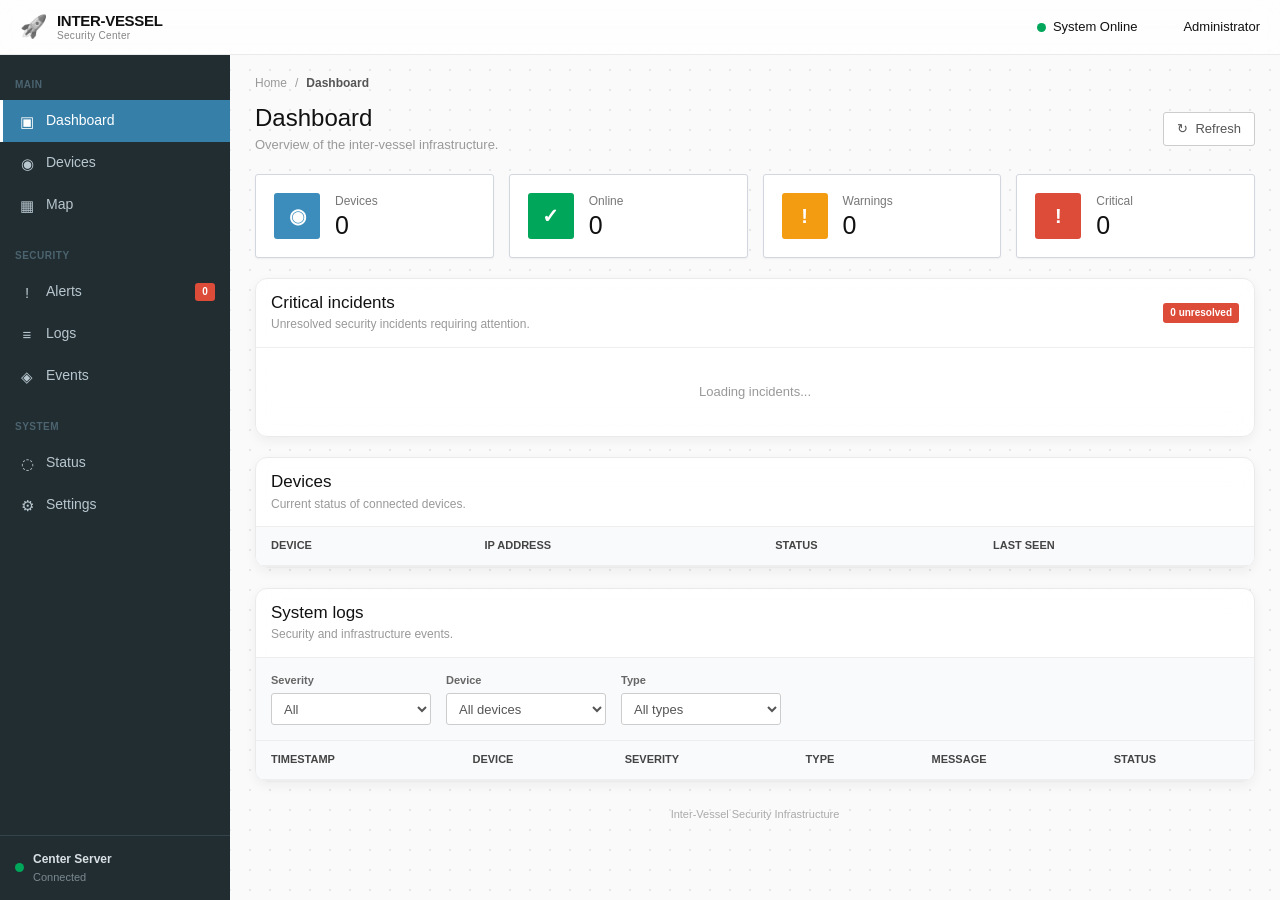
==== web/index.html @ e56a5dc6 "chore: full repository audit, purge all residual database logic" ====
<!DOCTYPE html>
<html lang="en">

<head>
    <meta charset="UTF-8">

    <meta
        name="viewport"
        content="width=device-width, initial-scale=1.0"
    >

    <meta
        name="description"
        content="Inter-Vessel Security Center"
    >

    <title>Inter-Vessel Security Center</title>

    <link
        rel="stylesheet"
        href="./styles.css"
    >
</head>


<body>

<!-- ========================================================= -->
<!-- TOP BAR                                                    -->
<!-- ========================================================= -->

<header class="topbar">

    <div class="brand">

        <div class="brand-icon">
            🚀
        </div>

        <div class="brand-text">

            <div class="brand-title">
                INTER-VESSEL
            </div>

            <div class="brand-subtitle">
                Security Center
            </div>

        </div>

    </div>


    <div class="topbar-right">

        <div class="server-status">

            <span
                id="server-status-dot"
                class="status-dot online"
            ></span>

            <span id="server-status-text">
                System Online
            </span>

        </div>


        <div class="admin">

            Administrator

        </div>

    </div>

</header>


<!-- ========================================================= -->
<!-- APPLICATION                                                -->
<!-- ========================================================= -->

<div class="application">


    <!-- ===================================================== -->
    <!-- SIDEBAR                                                -->
    <!-- ===================================================== -->

    <aside class="sidebar">


        <!-- Main -->

        <div class="sidebar-section">

            <div class="sidebar-title">
                Main
            </div>


            <a
                href="#dashboard"
                class="nav-item active"
            >

                <span class="nav-icon">
                    ▣
                </span>

                <span class="nav-label">
                    Dashboard
                </span>

            </a>


            <a
                href="#devices"
                class="nav-item"
            >

                <span class="nav-icon">
                    ◉
                </span>

                <span class="nav-label">
                    Devices
                </span>

            </a>


            <a
                href="#map"
                class="nav-item"
            >

                <span class="nav-icon">
                    ▦
                </span>

                <span class="nav-label">
                    Map
                </span>

            </a>

        </div>


        <!-- Security -->

        <div class="sidebar-section">

            <div class="sidebar-title">
                Security
            </div>


            <a
                href="#alerts"
                class="nav-item"
            >

                <span class="nav-icon">
                    !
                </span>

                <span class="nav-label">
                    Alerts
                </span>

                <span
                    id="sidebar-critical"
                    class="nav-badge"
                >
                    0
                </span>

            </a>


            <a
                href="#logs"
                class="nav-item"
            >

                <span class="nav-icon">
                    ≡
                </span>

                <span class="nav-label">
                    Logs
                </span>

            </a>


            <a
                href="#events"
                class="nav-item"
            >

                <span class="nav-icon">
                    ◈
                </span>

                <span class="nav-label">
                    Events
                </span>

            </a>

        </div>


        <!-- System -->

        <div class="sidebar-section">

            <div class="sidebar-title">
                System
            </div>


            <a
                href="#status"
                class="nav-item"
            >

                <span class="nav-icon">
                    ◌
                </span>

                <span class="nav-label">
                    Status
                </span>

            </a>


            <a
                href="#settings"
                class="nav-item"
            >

                <span class="nav-icon">
                    ⚙
                </span>

                <span class="nav-label">
                    Settings
                </span>

            </a>

        </div>


        <!-- Sidebar footer -->

        <div class="sidebar-footer">

            <div class="connection-indicator">

                <span
                    id="connection-dot"
                    class="status-dot online"
                ></span>


                <div>

                    <strong>
                        Center Server
                    </strong>

                    <small id="connection-text">
                        Connected
                    </small>

                </div>

            </div>

        </div>

    </aside>


    <!-- ===================================================== -->
    <!-- MAIN CONTENT                                           -->
    <!-- ===================================================== -->

    <main class="content">


        <!-- Breadcrumb -->

        <div class="breadcrumb">

            <span>
                Home
            </span>

            <span>
                /
            </span>

            <strong>
                Dashboard
            </strong>

        </div>


        <!-- Page header -->

        <div class="page-header">

            <div>

                <h1 id="page-title">
                    Dashboard
                </h1>

                <p id="page-subtitle">
                    Overview of the inter-vessel infrastructure.
                </p>

            </div>


            <button
                id="refresh-button"
                class="refresh-button"
                type="button"
            >

                <span>
                    ↻
                </span>

                Refresh

            </button>

        </div>


        <!-- ================================================= -->
        <!-- STATISTICS                                        -->
        <!-- ================================================= -->

        <section class="stats-grid">


            <div class="stat-panel">

                <div class="stat-icon blue">
                    ◉
                </div>


                <div class="stat-content">

                    <span>
                        Devices
                    </span>

                    <strong id="device-count">
                        0
                    </strong>

                </div>

            </div>


            <div class="stat-panel">

                <div class="stat-icon green">
                    ✓
                </div>


                <div class="stat-content">

                    <span>
                        Online
                    </span>

                    <strong id="online-count">
                        0
                    </strong>

                </div>

            </div>


            <div class="stat-panel">

                <div class="stat-icon orange">
                    !
                </div>


                <div class="stat-content">

                    <span>
                        Warnings
                    </span>

                    <strong id="warning-count">
                        0
                    </strong>

                </div>

            </div>


            <div class="stat-panel">

                <div class="stat-icon red">
                    !
                </div>


                <div class="stat-content">

                    <span>
                        Critical
                    </span>

                    <strong id="critical-count">
                        0
                    </strong>

                </div>

            </div>

        </section>


        <!-- ================================================= -->
        <!-- SETTINGS                                           -->
        <!-- ================================================= -->

        <section
            id="settings-page"
            class="panel"
            hidden
        >

            <div class="panel-header">

                <div>
                    <h2>System configuration</h2>
                    <p>Current runtime configuration exposed by the dashboard.</p>
                </div>

            </div>

            <dl class="settings-list">
                <div>
                    <dt>API endpoint</dt>
                    <dd>/api</dd>
                </div>
                <div>
                    <dt>Refresh interval</dt>
                    <dd>2 seconds</dd>
                </div>
                <div>
                    <dt>Automatic response</dt>
                    <dd>Configured by the server</dd>
                </div>
                <div>
                    <dt>Data source</dt>
                    <dd>Center server</dd>
                </div>
            </dl>

        </section>


        <!-- ================================================= -->
        <!-- CRITICAL INCIDENTS                               -->
        <!-- ================================================= -->

        <section
            id="alerts"
            class="panel"
        >

            <div class="panel-header">

                <div>

                    <h2>
                        Critical incidents
                    </h2>

                    <p>
                        Unresolved security incidents requiring attention.
                    </p>

                </div>


                <span
                    id="critical-indicator"
                    class="badge badge-danger"
                >
                    0 unresolved
                </span>

            </div>


            <div
                id="critical-container"
                class="incident-container"
            >

                <div class="empty-state">
                    Loading incidents...
                </div>

            </div>

        </section>


        <!-- ================================================= -->
        <!-- VESSELS                                           -->
        <!-- ================================================= -->

        <section
            id="devices"
            class="panel"
        >

            <div class="panel-header">

                <div>

                    <h2>
                        Devices
                    </h2>

                    <p>
                        Current status of connected devices.
                    </p>

                </div>

            </div>


            <div class="table-wrapper">

                <table>

                    <thead>

                        <tr>

                            <th>
                                Device
                            </th>

                            <th>
                                IP Address
                            </th>

                            <th>
                                Status
                            </th>

                            <th>
                                Last Seen
                            </th>

                        </tr>

                    </thead>


                    <tbody id="devices-container">

                    </tbody>

                </table>

            </div>

        </section>


        <!-- ================================================= -->
        <!-- SHIP MAP                                           -->
        <!-- ================================================= -->

        <section
            id="map-page"
            class="panel"
            hidden
        >

            <div class="panel-header">

                <div>

                    <h2>
                        Ship map
                    </h2>

                    <p>
                        Single-deck layout. Switch between the bare plan and
                        the sensor overlay - sensor values are placeholders
                        until real sensors are wired in.
                    </p>

                </div>

            </div>


            <div class="map-toolbar">

                <div class="map-tabs">

                    <button
                        type="button"
                        class="map-tab"
                        data-mode="plan"
                    >
                        Plan
                    </button>

                    <button
                        type="button"
                        class="map-tab active"
                        data-mode="sensors"
                    >
                        Avec capteurs
                    </button>

                </div>


                <div class="map-legend">

                    <span class="map-legend-item">
                        <span class="map-legend-dot ok"></span>
                        Porte niveau 1
                    </span>

                    <span class="map-legend-item">
                        <span class="map-legend-dot warn"></span>
                        Porte niveau 2
                    </span>

                    <span class="map-legend-item">
                        <span class="map-legend-dot critical"></span>
                        Porte niveau 3
                    </span>

                    <span class="map-legend-item">
                        <span class="map-legend-dash"></span>
                        Place de parking
                    </span>

                </div>

            </div>


            <div class="map-canvas">

                <div class="map-floor">

                    <svg
                        class="map-svg"
                        viewBox="0 0 700 1010"
                        role="img"
                        aria-label="Ship deck plan"
                    >

                        <!-- Hull outline -->
                        <polygon class="map-hull" points="350,15 560,175 615,300 620,900 580,950 120,950 80,900 85,300 140,175" />

                        <!-- Corridor -->
                        <rect class="map-corridor-shape" x="305" y="175" width="90" height="555" rx="16" />

                        <!-- Poste de pilotage -->
                        <g class="map-room" data-room="pilot" tabindex="0" role="button" aria-label="Poste de pilotage details">
                            <rect class="map-room-shape" x="255" y="90" width="190" height="85" rx="16" />
                            <text class="map-room-label" x="350" y="138" text-anchor="middle">Poste de pilotage</text>
                        </g>

                        <!-- Salle des réacteurs / Armurerie -->
                        <g class="map-room" data-room="reactor" tabindex="0" role="button" aria-label="Salle des réacteurs details">
                            <rect class="map-room-shape" x="80" y="190" width="225" height="120" rx="16" />
                            <text class="map-room-label small" x="192" y="255" text-anchor="middle">Salle des réacteurs</text>
                        </g>

                        <g class="map-room" data-room="armory" tabindex="0" role="button" aria-label="Armurerie details">
                            <rect class="map-room-shape" x="395" y="190" width="225" height="120" rx="16" />
                            <text class="map-room-label" x="507" y="255" text-anchor="middle">Armurerie</text>
                        </g>

                        <!-- Infirmerie / Salle des serveurs -->
                        <g class="map-room" data-room="infirmary" tabindex="0" role="button" aria-label="Infirmerie details">
                            <rect class="map-room-shape" x="80" y="325" width="225" height="120" rx="16" />
                            <text class="map-room-label" x="192" y="390" text-anchor="middle">Infirmerie</text>
                        </g>

                        <g class="map-room" data-room="server-room" tabindex="0" role="button" aria-label="Salle des serveurs details">
                            <rect class="map-room-shape" x="395" y="325" width="225" height="120" rx="16" />
                            <text class="map-room-label small" x="507" y="377" text-anchor="middle">Salle des serveurs</text>
                            <text class="map-room-label small" x="507" y="397" text-anchor="middle">et communications</text>
                        </g>

                        <!-- Quartiers A / B -->
                        <g class="map-room" data-room="quarters-a" tabindex="0" role="button" aria-label="Quartiers A details">
                            <rect class="map-room-shape" x="80" y="460" width="225" height="120" rx="16" />
                            <text class="map-room-label" x="192" y="525" text-anchor="middle">Quartiers A</text>
                        </g>

                        <g class="map-room" data-room="quarters-b" tabindex="0" role="button" aria-label="Quartiers B details">
                            <rect class="map-room-shape" x="395" y="460" width="225" height="120" rx="16" />
                            <text class="map-room-label" x="507" y="525" text-anchor="middle">Quartiers B</text>
                        </g>

                        <!-- Quartiers C / D -->
                        <g class="map-room" data-room="quarters-c" tabindex="0" role="button" aria-label="Quartiers C details">
                            <rect class="map-room-shape" x="80" y="595" width="225" height="120" rx="16" />
                            <text class="map-room-label" x="192" y="660" text-anchor="middle">Quartiers C</text>
                        </g>

                        <g class="map-room" data-room="quarters-d" tabindex="0" role="button" aria-label="Quartiers D details">
                            <rect class="map-room-shape" x="395" y="595" width="225" height="120" rx="16" />
                            <text class="map-room-label" x="507" y="660" text-anchor="middle">Quartiers D</text>
                        </g>

                        <!-- Hangar / garage -->
                        <g class="map-room" data-room="hangar" tabindex="0" role="button" aria-label="Hangar / garage details">
                            <rect class="map-room-shape" x="80" y="730" width="540" height="190" rx="16" />
                            <text class="map-room-label" x="100" y="758" text-anchor="start">Hangar / garage</text>
                        </g>

                        <rect class="map-bay-shape" x="125" y="790" width="54" height="100" rx="8" />
                        <rect class="map-bay-shape" x="190" y="790" width="54" height="100" rx="8" />
                        <rect class="map-bay-shape" x="255" y="790" width="54" height="100" rx="8" />
                        <rect class="map-bay-shape" x="320" y="790" width="54" height="100" rx="8" />
                        <rect class="map-bay-shape" x="385" y="790" width="54" height="100" rx="8" />
                        <rect class="map-bay-shape" x="450" y="790" width="54" height="100" rx="8" />
                        <rect class="map-bay-shape" x="515" y="790" width="54" height="100" rx="8" />

                        <!-- Entrée / Sortie -->
                        <text class="map-room-label small" x="175" y="980" text-anchor="middle">↑ Entrée</text>
                        <text class="map-room-label small" x="525" y="980" text-anchor="middle">Sortie ↓</text>

                        <!-- Sensors (doors) -->
                        <rect class="map-pill" data-sensor="pilot-door" x="325" y="166" width="50" height="18" rx="9" tabindex="0" role="button" aria-label="Pilot deck door sensor" />
                        <rect class="map-pill" data-sensor="reactor-door" x="296" y="228" width="18" height="44" rx="9" tabindex="0" role="button" aria-label="Reactor room door sensor" />
                        <rect class="map-pill" data-sensor="armory-door" x="386" y="228" width="18" height="44" rx="9" tabindex="0" role="button" aria-label="Armory door sensor" />
                        <rect class="map-pill" data-sensor="infirmary-door" x="296" y="363" width="18" height="44" rx="9" tabindex="0" role="button" aria-label="Infirmary door sensor" />
                        <rect class="map-pill" data-sensor="server-door" x="386" y="363" width="18" height="44" rx="9" tabindex="0" role="button" aria-label="Server room door sensor" />
                        <rect class="map-pill" data-sensor="elevator" x="325" y="443" width="50" height="18" rx="9" tabindex="0" role="button" aria-label="Elevator sensor" />
                        <rect class="map-pill" data-sensor="quarters-a-door" x="296" y="498" width="18" height="44" rx="9" tabindex="0" role="button" aria-label="Quarters A door sensor" />
                        <rect class="map-pill" data-sensor="quarters-b-door" x="386" y="498" width="18" height="44" rx="9" tabindex="0" role="button" aria-label="Quarters B door sensor" />
                        <rect class="map-pill" data-sensor="quarters-c-door" x="296" y="633" width="18" height="44" rx="9" tabindex="0" role="button" aria-label="Quarters C door sensor" />
                        <rect class="map-pill" data-sensor="quarters-d-door" x="386" y="633" width="18" height="44" rx="9" tabindex="0" role="button" aria-label="Quarters D door sensor" />
                        <rect class="map-pill" data-sensor="hangar-door" x="325" y="714" width="50" height="18" rx="9" tabindex="0" role="button" aria-label="Hangar door sensor" />
                        <rect class="map-pill" data-sensor="entry-gate" x="140" y="941" width="70" height="18" rx="9" tabindex="0" role="button" aria-label="Entry gate sensor" />
                        <rect class="map-pill" data-sensor="exit-gate" x="490" y="941" width="70" height="18" rx="9" tabindex="0" role="button" aria-label="Exit gate sensor" />

                    </svg>

                </div>

            </div>

        </section>


        <!-- ================================================= -->
        <!-- LOGS                                               -->
        <!-- ================================================= -->

        <section
            id="logs"
            class="panel"
        >

            <div class="panel-header">

                <div>

                    <h2>
                        System logs
                    </h2>

                    <p>
                        Security and infrastructure events.
                    </p>

                </div>

            </div>


            <!-- Filters -->

            <div class="filters">


                <div class="filter">

                    <label
                        for="severity-filter"
                    >
                        Severity
                    </label>


                    <select
                        id="severity-filter"
                    >

                        <option value="ALL">
                            All
                        </option>

                        <option value="INFO">
                            INFO
                        </option>

                        <option value="WARN">
                            WARN
                        </option>

                        <option value="CRITICAL">
                            CRITICAL
                        </option>

                    </select>

                </div>


                <div class="filter">

                    <label
                        for="device-filter"
                    >
                        Device
                    </label>


                    <select
                        id="device-filter"
                    >

                        <option value="ALL">
                            All devices
                        </option>

                    </select>

                </div>


                <div class="filter">

                    <label
                        for="type-filter"
                    >
                        Type
                    </label>


                    <select
                        id="type-filter"
                    >

                        <option value="ALL">
                            All types
                        </option>

                    </select>

                </div>

            </div>


            <!-- Logs table -->

            <div class="table-wrapper">

                <table>

                    <thead>

                        <tr>

                            <th>
                                Timestamp
                            </th>

                            <th>
                                Device
                            </th>

                            <th>
                                Severity
                            </th>

                            <th>
                                Type
                            </th>

                            <th>
                                Message
                            </th>

                            <th>
                                Status
                            </th>

                        </tr>

                    </thead>


                    <tbody id="logs-container">

                    </tbody>

                </table>

            </div>

        </section>


    </main>

</div>


<div
    id="detail-backdrop"
    class="detail-backdrop"
    hidden
>

    <aside
        class="detail-drawer"
        role="dialog"
        aria-modal="true"
        aria-labelledby="detail-title"
    >

        <div class="detail-header">
            <div>
                <span id="detail-kicker" class="detail-kicker">Detail</span>
                <h2 id="detail-title">Details</h2>
            </div>
            <button
                id="detail-close"
                class="icon-button"
                type="button"
                aria-label="Close details"
                title="Close details"
            >×</button>
        </div>

        <div id="detail-content" class="detail-content"></div>

    </aside>

</div>


<!-- ========================================================= -->
<!-- JAVASCRIPT                                                 -->
<!-- ========================================================= -->

<script src="/app.js?v=6"></script>


<div id="toast-container" style="position:fixed; bottom:20px; right:20px; display:flex; flex-direction:column; gap:10px; z-index:9999;"></div>
</body>

</html>
---- web/styles.css ----
/* ========================================================= */
/* VARIABLES                                                  */
/* ========================================================= */

:root {

    --primary: #3c8dbc;
    --primary-dark: #367fa9;

    --sidebar: #222d32;
    --sidebar-hover: #1e282c;
    --sidebar-border: #34444b;

    --background: #ecf0f5;
    --panel: #ffffff;

    --border: #d2d6de;
    --border-light: #eeeeee;

    --text: #333333;
    --text-light: #666666;
    --muted: #999999;

    --success: #00a65a;
    --warning: #f39c12;
    --danger: #dd4b39;
    --info: #3c8dbc;

    --shadow:
        0 1px 2px rgba(0, 0, 0, 0.05);

    /* Ship map - dark "spaceship" theme */
    --map-bg: #050810;
    --map-bg-glow: radial-gradient(circle at 50% 12%, #101a28 0%, #070b13 55%, #03050a 100%);
    --map-panel-border: rgba(79, 209, 255, 0.25);
    --map-hull: #4fd1ff;
    --map-room-fill: #0d141f;
    --map-room-border: rgba(79, 209, 255, 0.35);
    --map-corridor-fill: #0a1119;
    --map-label: #e7f6ff;
    --map-ok: #2ee6a6;
    --map-warn: #ffb020;
    --map-critical: #ff3b5c;

}


/* ========================================================= */
/* RESET                                                       */
/* ========================================================= */

* {
    box-sizing: border-box;
}


html {
    scroll-behavior: smooth;
}


body {

    margin: 0;

    font-family:
        "Source Sans Pro",
        "Segoe UI",
        Arial,
        Helvetica,
        sans-serif;

    background: var(--background);

    color: var(--text);

    font-size: 14px;

    line-height: 1.4;

}


button,
select {

    font-family: inherit;

}


button {

    cursor: pointer;

}


/* ========================================================= */
/* TOP BAR                                                     */
/* ========================================================= */

.topbar {

    height: 55px;

    width: 100%;

    background: var(--primary);

    color: #ffffff;

    display: flex;

    align-items: center;

    justify-content: space-between;

    padding: 0 20px;

    box-shadow:
        0 1px 3px rgba(0, 0, 0, 0.15);

    position: sticky;

    top: 0;

    z-index: 100;

}


.brand {

    display: flex;

    align-items: center;

    gap: 10px;

}


.brand-icon {

    font-size: 22px;

    line-height: 1;

}


.brand-text {

    display: flex;

    flex-direction: column;

    justify-content: center;

}


.brand-title {

    font-size: 15px;

    font-weight: 600;

    letter-spacing: 0.6px;

    line-height: 17px;

}


.brand-subtitle {

    font-size: 10px;

    opacity: 0.8;

    letter-spacing: 0.3px;

}


.topbar-right {

    display: flex;

    align-items: center;

    gap: 25px;

}


.server-status {

    display: flex;

    align-items: center;

    gap: 7px;

    font-size: 13px;

}


.admin {

    padding-left: 20px;

    border-left:
        1px solid rgba(255, 255, 255, 0.25);

    font-size: 13px;

}


/* ========================================================= */
/* APPLICATION                                                 */
/* ========================================================= */

.application {

    display: flex;

    min-height:
        calc(100vh - 55px);

}


/* ========================================================= */
/* SIDEBAR                                                     */
/* ========================================================= */

.sidebar {

    width: 230px;

    flex-shrink: 0;

    background: var(--sidebar);

    color: #b8c7ce;

    display: flex;

    flex-direction: column;

}


.sidebar-section {

    padding-top: 15px;

}


.sidebar-title {

    padding:
        8px 15px;

    font-size: 10px;

    color: #4b646f;

    font-weight: 600;

    text-transform: uppercase;

    letter-spacing: 0.5px;

}


.nav-item {

    height: 42px;

    padding:
        0 15px;

    display: flex;

    align-items: center;

    gap: 10px;

    color: #b8c7ce;

    text-decoration: none;

    border-left:
        3px solid transparent;

    transition:
        background 0.15s ease,
        color 0.15s ease;

}


.nav-item:hover {

    background: var(--sidebar-hover);

    color: #ffffff;

}


.nav-item.active {

    background: var(--primary-dark);

    color: #ffffff;

    border-left-color: #ffffff;

}


.nav-icon {

    width: 18px;

    flex-shrink: 0;

    text-align: center;

    font-size: 15px;

}


.nav-label {

    white-space: nowrap;

}


.nav-badge {

    margin-left: auto;

    min-width: 20px;

    text-align: center;

    background: var(--danger);

    color: #ffffff;

    border-radius: 3px;

    padding:
        2px 6px;

    font-size: 10px;

    font-weight: 600;

}


.sidebar-footer {

    margin-top: auto;

    padding: 15px;

    border-top:
        1px solid var(--sidebar-border);

}


.connection-indicator {

    display: flex;

    align-items: center;

    gap: 9px;

}


.connection-indicator strong {

    display: block;

    color: #d9e1e4;

    font-size: 12px;

    font-weight: 600;

}


.connection-indicator small {

    display: block;

    color: #7b8a90;

    font-size: 11px;

    margin-top: 2px;

}


/* ========================================================= */
/* CONTENT                                                     */
/* ========================================================= */

.content {

    flex: 1;

    min-width: 0;

    padding:
        20px 25px;

}


.breadcrumb {

    display: flex;

    align-items: center;

    gap: 8px;

    color: var(--muted);

    font-size: 12px;

    margin-bottom: 12px;

}


.breadcrumb strong {

    color: #555555;

    font-weight: 600;

}


.page-header {

    display: flex;

    align-items: center;

    justify-content: space-between;

    gap: 20px;

    margin-bottom: 20px;

}


.page-header h1 {

    margin:
        0 0 3px;

    font-size: 24px;

    line-height: 1.2;

    font-weight: 400;

}


.page-header p {

    margin: 0;

    color: var(--muted);

    font-size: 13px;

}


.refresh-button {

    display: flex;

    align-items: center;

    gap: 7px;

    height: 34px;

    padding:
        0 13px;

    background: #ffffff;

    color: #555555;

    border:
        1px solid #cccccc;

    border-radius: 3px;

    font-size: 13px;

    transition:
        background 0.15s ease;

}


.refresh-button:hover {

    background: #f5f5f5;

}


.refresh-button.loading {

    opacity: 0.7;

}


/* ========================================================= */
/* STATISTICS                                                  */
/* ========================================================= */

.stats-grid {

    display: grid;

    grid-template-columns:
        repeat(4, 1fr);

    gap: 15px;

    margin-bottom: 20px;

}


.stat-panel {

    min-width: 0;

    background: #ffffff;

    border:
        1px solid var(--border);

    border-radius: 3px;

    box-shadow: var(--shadow);

    padding: 18px;

    display: flex;

    align-items: center;

    gap: 15px;

}


.stat-icon {

    width: 46px;

    height: 46px;

    flex-shrink: 0;

    border-radius: 3px;

    display: flex;

    align-items: center;

    justify-content: center;

    color: #ffffff;

    font-size: 20px;

    font-weight: 600;

}


.stat-icon.blue {

    background: var(--primary);

}


.stat-icon.green {

    background: var(--success);

}


.stat-icon.orange {

    background: var(--warning);

}


.stat-icon.red {

    background: var(--danger);

}


.stat-content span {

    display: block;

    color: #777777;

    font-size: 12px;

    margin-bottom: 3px;

}


.stat-content strong {

    display: block;

    font-size: 25px;

    line-height: 1;

    font-weight: 400;

}


/* ========================================================= */
/* PANELS                                                      */
/* ========================================================= */

.panel {

    background: var(--panel);

    border:
        1px solid var(--border);

    border-radius: 3px;

    margin-bottom: 20px;

    box-shadow: var(--shadow);

    overflow: hidden;

}


.panel-header {

    min-height: 65px;

    padding:
        14px 15px;

    border-bottom:
        1px solid var(--border-light);

    display: flex;

    align-items: center;

    justify-content: space-between;

    gap: 15px;

}


.panel-header h2 {

    margin:
        0 0 3px;

    font-size: 17px;

    line-height: 1.2;

    font-weight: 400;

}


.panel-header p {

    margin: 0;

    color: var(--muted);

    font-size: 12px;

}


/* ========================================================= */
/* BADGES                                                      */
/* ========================================================= */

.badge {

    display: inline-flex;

    align-items: center;

    justify-content: center;

    padding:
        4px 7px;

    border-radius: 3px;

    font-size: 10px;

    font-weight: 600;

    line-height: 1.2;

    white-space: nowrap;

}


.badge-danger {

    background: var(--danger);

    color: #ffffff;

}


.badge-warning {

    background: var(--warning);

    color: #ffffff;

}


.badge-success {

    background: var(--success);

    color: #ffffff;

}


.badge-info {

    background: var(--info);

    color: #ffffff;

}


/* ========================================================= */
/* INCIDENTS                                                   */
/* ========================================================= */

.incident-container {

    padding: 15px;

}


.incident {

    padding:
        12px 14px;

    background: #f9eeee;

    border:
        1px solid #ebccd1;

    border-left:
        4px solid var(--danger);

    border-radius: 2px;

    margin-bottom: 8px;

}


.incident:last-child {

    margin-bottom: 0;

}


.incident-header {

    display: flex;

    align-items: center;

    justify-content: space-between;

    gap: 15px;

    margin-bottom: 5px;

}


.incident-title {

    color: #a94442;

    font-size: 13px;

    font-weight: 600;

}


.incident-time {

    color: #888888;

    font-size: 11px;

    white-space: nowrap;

}


.incident p {

    margin: 0;

    color: #666666;

    font-size: 13px;

}


.empty-state {

    padding: 20px;

    color: #999999;

    text-align: center;

    font-size: 13px;

}


/* ========================================================= */
/* TABLES                                                      */
/* ========================================================= */

.table-wrapper {

    width: 100%;

    overflow-x: auto;

}


table {

    width: 100%;

    border-collapse: collapse;

}


thead {

    background: #f9fafc;

}


th {

    padding:
        11px 15px;

    border-bottom:
        2px solid #eeeeee;

    color: #444444;

    font-size: 11px;

    font-weight: 600;

    text-align: left;

    text-transform: uppercase;

    white-space: nowrap;

}


td {

    padding:
        11px 15px;

    border-bottom:
        1px solid #eeeeee;

    color: #555555;

    font-size: 13px;

    vertical-align: middle;

}


tbody tr {

    transition:
        background 0.1s ease;

}


tbody tr:hover {

    background: #f9f9f9;

}


tbody tr:last-child td {

    border-bottom: none;

}


/* ========================================================= */
/* STATUS                                                      */
/* ========================================================= */

.status-dot {

    display: inline-block;

    width: 9px;

    height: 9px;

    flex-shrink: 0;

    border-radius: 50%;

}


.status-dot.online {

    background: var(--success);

}


.status-dot.warning {

    background: var(--warning);

}


.status-dot.critical {

    background: var(--danger);

}


.status-dot.offline {

    background: #999999;

}


.status-cell {

    display: inline-flex;

    align-items: center;

    gap: 6px;

    font-size: 12px;

}


/* ========================================================= */
/* FILTERS                                                     */
/* ========================================================= */

.filters {

    display: flex;

    align-items: flex-end;

    gap: 15px;

    padding:
        15px;

    background: #f9fafc;

    border-bottom:
        1px solid #eeeeee;

}


.filter {

    min-width: 160px;

}


.filter label {

    display: block;

    margin-bottom: 5px;

    color: #666666;

    font-size: 11px;

    font-weight: 600;

}


.filter select {

    width: 100%;

    height: 32px;

    padding:
        4px 8px;

    background: #ffffff;

    border:
        1px solid #cccccc;

    border-radius: 3px;

    color: #555555;

    font-size: 13px;

    outline: none;

}


.filter select:focus {

    border-color: var(--primary);

}


/* ========================================================= */
/* FOOTER                                                      */
/* ========================================================= */

.content::after {

    content:
        "Inter-Vessel Security Infrastructure";

    display: block;

    text-align: center;

    color: #aaaaaa;

    font-size: 11px;

    padding:
        5px 0 15px;

}


/* ========================================================= */
/* RESPONSIVE                                                  */
/* ========================================================= */

@media (max-width: 1050px) {

    .stats-grid {

        grid-template-columns:
            repeat(2, 1fr);

    }

}


@media (max-width: 800px) {

    .sidebar {

        width: 60px;

    }


    .sidebar-title,
    .nav-label,
    .sidebar-footer {

        display: none;

    }


    .nav-item {

        justify-content: center;

        padding: 0;

    }


    .nav-item.active {

        padding-left: 0;

    }


    .nav-icon {

        font-size: 17px;

    }


    .nav-badge {

        position: absolute;

        margin-left: 25px;

        margin-top: -20px;

        min-width: 16px;

        padding:
            1px 4px;

    }

}


@media (max-width: 650px) {

    .topbar {

        padding: 0 12px;

    }


    .admin {

        display: none;

    }


    .content {

        padding:
            15px;

    }


    .page-header {

        align-items: flex-start;

        flex-direction: column;

    }


    .stats-grid {

        grid-template-columns: 1fr;

    }


    .filters {

        align-items: stretch;

        flex-direction: column;

    }


    .filter {

        width: 100%;

    }


    .panel-header {

        align-items: flex-start;

        flex-direction: column;

    }

}


@media (max-width: 450px) {

    .brand-subtitle {

        display: none;

    }


    .brand-title {

        font-size: 13px;

    }


    .sidebar {

        width: 50px;

    }

}


.interactive-row {

    cursor: pointer;

}


.interactive-row:focus-visible,
.detail-log-item:focus-visible,
.icon-button:focus-visible {

    outline: 2px solid var(--primary);
    outline-offset: -2px;

}


/* ========================================================= */
/* SETTINGS                                                    */
/* ========================================================= */

.settings-list {

    margin: 0;
    padding: 15px;

}


.settings-list div {

    display: flex;
    justify-content: space-between;
    gap: 20px;
    padding: 12px 0;
    border-bottom: 1px solid var(--border-light);

}


.settings-list div:last-child {

    border-bottom: none;

}


.settings-list dt {

    color: var(--muted);
    font-size: 12px;

}


.settings-list dd {

    margin: 0;
    color: var(--text);
    font-size: 12px;
    text-align: right;

}


/* ========================================================= */
/* SHIP MAP                                                    */
/* ========================================================= */

.map-toolbar {

    display: flex;
    align-items: center;
    justify-content: space-between;
    flex-wrap: wrap;
    gap: 15px;
    padding: 15px;
    background: #f9fafc;
    border-bottom: 1px solid #eeeeee;

}


.map-tabs {

    display: flex;
    gap: 8px;

}


.map-tab {

    height: 32px;
    padding: 0 16px;
    background: #ffffff;
    color: #555555;
    border: 1px solid #cccccc;
    border-radius: 3px;
    font-size: 13px;
    transition:
        background 0.15s ease,
        color 0.15s ease,
        border-color 0.15s ease;

}


.map-tab:hover {

    background: #f5f5f5;

}


.map-tab.active {

    background: var(--primary);
    border-color: var(--primary);
    color: #ffffff;

}


.map-legend {

    display: flex;
    align-items: center;
    gap: 14px;
    font-size: 12px;
    color: #666666;

}


.map-legend-item {

    display: flex;
    align-items: center;
    gap: 6px;

}


.map-legend-dot {

    width: 10px;
    height: 10px;
    border-radius: 50%;

}


.map-legend-dot.ok { background: var(--map-ok); }
.map-legend-dot.warn { background: var(--map-warn); }
.map-legend-dot.critical { background: var(--map-critical); }


.map-legend-dash {

    display: inline-block;
    width: 10px;
    height: 10px;
    border: 1.5px dashed #999999;
    border-radius: 2px;

}


.map-canvas {

    padding: 28px;
    display: flex;
    justify-content: center;

    background: var(--map-bg-glow);
    background-color: var(--map-bg);
    border: 1px solid var(--map-panel-border);
    border-radius: 6px;
    box-shadow:
        inset 0 0 60px rgba(79, 209, 255, 0.06),
        0 0 30px rgba(0, 0, 0, 0.4);

}


.map-floor {

    max-width: 560px;
    width: 100%;

}


.map-svg {

    width: 100%;
    height: auto;
    display: block;

}


.map-hull {

    fill: none;
    stroke: var(--map-hull);
    stroke-width: 2;
    stroke-linejoin: round;
    filter: drop-shadow(0 0 6px rgba(79, 209, 255, 0.55));

}


.map-room {

    cursor: pointer;

}


.map-room:hover .map-room-shape,
.map-room:focus-visible .map-room-shape {

    stroke: var(--map-hull);
    filter: drop-shadow(0 0 5px rgba(79, 209, 255, 0.45));

}


.map-room:focus-visible {

    outline: none;

}


.map-room-shape {

    fill: var(--map-room-fill);
    stroke: var(--map-room-border);
    stroke-width: 1.5;
    transition:
        stroke 0.15s ease,
        filter 0.15s ease;

}


.map-bay-shape {

    fill: rgba(79, 209, 255, 0.03);
    stroke: var(--map-room-border);
    stroke-width: 1.5;
    stroke-dasharray: 5 4;

}


.map-corridor-shape {

    fill: var(--map-corridor-fill);
    stroke: var(--map-room-border);
    stroke-width: 1.5;

}


.map-room-label {

    fill: var(--map-label);
    font-size: 15px;
    font-weight: 600;
    font-family: inherit;
    letter-spacing: 0.3px;
    dominant-baseline: middle;

}


.map-room-label.small {

    font-size: 13px;

}


.map-pill {

    stroke: rgba(0, 0, 0, 0.35);
    stroke-width: 1;
    cursor: pointer;
    transition:
        filter 0.15s ease,
        opacity 0.15s ease;

}


.map-pill:hover {

    filter:
        brightness(1.25)
        drop-shadow(0 0 6px currentColor);

}


.map-pill:focus-visible {

    outline: 2px solid var(--map-hull);
    outline-offset: 2px;

}


.map-pill-ok {
    fill: var(--map-ok);
    color: var(--map-ok);
    filter: drop-shadow(0 0 4px var(--map-ok));
}

.map-pill-warn {
    fill: var(--map-warn);
    color: var(--map-warn);
    filter: drop-shadow(0 0 4px var(--map-warn));
}

.map-pill-critical {
    fill: var(--map-critical);
    color: var(--map-critical);
    filter: drop-shadow(0 0 5px var(--map-critical));
}


/* "Plan" mode: hide sensor indicators, keep the bare layout */

.map-canvas.hide-sensors .map-pill {

    display: none;

}


@media (max-width: 650px) {

    .map-toolbar {

        flex-direction: column;
        align-items: flex-start;

    }

}


/* ========================================================= */
/* DETAIL DRAWER                                               */
/* ========================================================= */

.detail-backdrop {

    position: fixed;
    inset: 0;
    z-index: 200;
    background: rgba(20, 28, 34, 0.38);

}


.detail-backdrop[hidden] {

    display: none;

}


.detail-drawer {

    position: absolute;
    top: 0;
    right: 0;
    width: min(430px, 100%);
    height: 100%;
    overflow-y: auto;
    background: #ffffff;
    box-shadow: -8px 0 24px rgba(0, 0, 0, 0.16);
    animation: drawer-in 0.18s ease-out;

}


.detail-header {

    display: flex;
    align-items: flex-start;
    justify-content: space-between;
    gap: 15px;
    padding: 22px 22px 18px;
    border-bottom: 1px solid var(--border-light);

}


.detail-kicker {

    display: block;
    margin-bottom: 5px;
    color: var(--primary-dark);
    font-size: 11px;
    font-weight: 600;
    letter-spacing: 0.5px;
    text-transform: uppercase;

}


.detail-header h2 {

    margin: 0;
    color: var(--text);
    font-size: 21px;
    font-weight: 400;

}


.icon-button {

    width: 32px;
    height: 32px;
    padding: 0;
    border: 1px solid var(--border);
    border-radius: 3px;
    background: #ffffff;
    color: var(--text-light);
    font-size: 22px;
    line-height: 1;

}


.icon-button:hover {

    background: #f5f5f5;
    color: var(--text);

}


.detail-content {

    padding: 20px 22px 28px;

}


.detail-summary {

    display: flex;
    align-items: center;
    gap: 8px;
    padding: 12px;
    margin-bottom: 20px;
    border: 1px solid var(--border-light);
    border-left: 4px solid var(--muted);
    background: #f9fafc;
    color: var(--text-light);
    font-size: 12px;

}


.detail-summary.online { border-left-color: var(--success); }
.detail-summary.warning { border-left-color: var(--warning); }
.detail-summary.critical { border-left-color: var(--danger); }


.detail-summary strong {

    color: var(--text);
    font-size: 13px;

}


.detail-list {

    margin: 0;

}


.detail-list div {

    display: flex;
    justify-content: space-between;
    gap: 18px;
    padding: 10px 0;
    border-bottom: 1px solid var(--border-light);

}


.detail-list dt {

    color: var(--muted);
    font-size: 12px;

}


.detail-list dd {

    margin: 0;
    color: var(--text);
    font-size: 12px;
    text-align: right;
    overflow-wrap: anywhere;

}


.detail-section-title {

    margin: 24px 0 10px;
    color: var(--text);
    font-size: 13px;
    font-weight: 600;

}


.detail-message {

    margin: 0;
    padding: 12px;
    background: #f9fafc;
    color: var(--text-light);
    font-size: 13px;
    line-height: 1.6;
    overflow-wrap: anywhere;

}


.detail-log-list {

    display: grid;
    gap: 7px;

}


.detail-log-item {

    display: flex;
    align-items: center;
    justify-content: space-between;
    gap: 12px;
    width: 100%;
    padding: 10px;
    border: 1px solid var(--border-light);
    border-radius: 2px;
    background: #ffffff;
    color: var(--text);
    text-align: left;

}


.detail-log-item:hover {

    background: #f9fafc;
    border-color: var(--border);

}


.detail-log-item strong,
.detail-log-item small {

    display: block;

}


.detail-log-item strong {

    font-size: 12px;

}


.detail-log-item small {

    margin-top: 3px;
    color: var(--muted);
    font-size: 10px;

}


.detail-empty {

    color: var(--muted);
    font-size: 12px;

}


@keyframes drawer-in {

    from { transform: translateX(18px); opacity: 0.7; }
    to { transform: translateX(0); opacity: 1; }

}


.drawer-open {

    overflow: hidden;

}

/* ========================================== */
/* VERCEL/LINEAR MODERN OVERRIDES             */
/* ========================================== */

@import url('https://fonts.googleapis.com/css2?family=Inter:wght@400;500;600;700&family=JetBrains+Mono:wght@400;600&display=swap');

:root {
    --bg-color: #fafafa;
    --surface-color: rgba(255, 255, 255, 0.85);
    --border-color: #eaeaea;
    --text-primary: #111111;
    --text-secondary: #666666;
    --accent-color: #0070F3;
    --accent-hover: #0051a8;
    --success-color: #0070F3; /* Vercel uses blue for main stuff */
    --warning-color: #f5a623;
    --danger-color: #e00;
    --font-sans: 'Inter', -apple-system, BlinkMacSystemFont, sans-serif;
    --font-mono: 'JetBrains Mono', monospace;
    --shadow-sm: 0 2px 4px rgba(0,0,0,0.02);
    --shadow-md: 0 4px 12px rgba(0,0,0,0.05);
    --shadow-lg: 0 12px 24px rgba(0,0,0,0.08);
}

body {
    background-color: var(--bg-color);
    background-image: radial-gradient(#e5e7eb 1px, transparent 1px);
    background-size: 20px 20px;
    color: var(--text-primary);
    font-family: var(--font-sans);
}

.topbar {
    background: rgba(255, 255, 255, 0.7);
    backdrop-filter: blur(12px);
    -webkit-backdrop-filter: blur(12px);
    border-bottom: 1px solid var(--border-color);
    box-shadow: none;
    color: var(--text-primary);
    padding: 0 20px;
}

.brand-title { font-weight: 700; letter-spacing: -0.02em; color: var(--text-primary); }
.brand-subtitle { font-weight: 500; color: var(--text-secondary); }
.brand-icon { filter: grayscale(100%); opacity: 0.8; }

.panel {
    background: var(--surface-color);
    backdrop-filter: blur(12px);
    -webkit-backdrop-filter: blur(12px);
    border: 1px solid var(--border-color);
    border-radius: 12px;
    box-shadow: var(--shadow-md);
}

.telemetry-container {
    display: flex; gap: 20px; align-items: center;
}

.tel-badge {
    display: flex; flex-direction: column; align-items: flex-start;
    background: #fff; border: 1px solid var(--border-color);
    padding: 6px 12px; border-radius: 8px; box-shadow: var(--shadow-sm);
}

.tel-label { font-size: 10px; text-transform: uppercase; font-weight: 600; color: var(--text-secondary); }
.tel-val { font-size: 14px; font-weight: 600; font-family: var(--font-mono); color: var(--text-primary); }

.modern-btn {
    background: var(--text-primary);
    color: #fff;
    border: none;
    padding: 8px 16px;
    border-radius: 6px;
    font-weight: 500;
    font-family: var(--font-sans);
    font-size: 14px;
    cursor: pointer;
    transition: all 0.2s ease;
    box-shadow: 0 2px 4px rgba(0,0,0,0.1);
}
.modern-btn:hover { background: #333; transform: translateY(-1px); box-shadow: 0 4px 8px rgba(0,0,0,0.15); }
.modern-btn.danger { background: var(--danger-color); }
.modern-btn.danger:hover { background: #c00; }

.action-drawer {
    margin-top: 20px; padding: 20px;
    background: #fff;
    border: 1px solid var(--border-color);
    border-radius: 8px;
}
.action-drawer-title {
    font-size: 12px; text-transform: uppercase; font-weight: 600; color: var(--text-secondary);
    margin-bottom: 12px; letter-spacing: 0.05em;
}
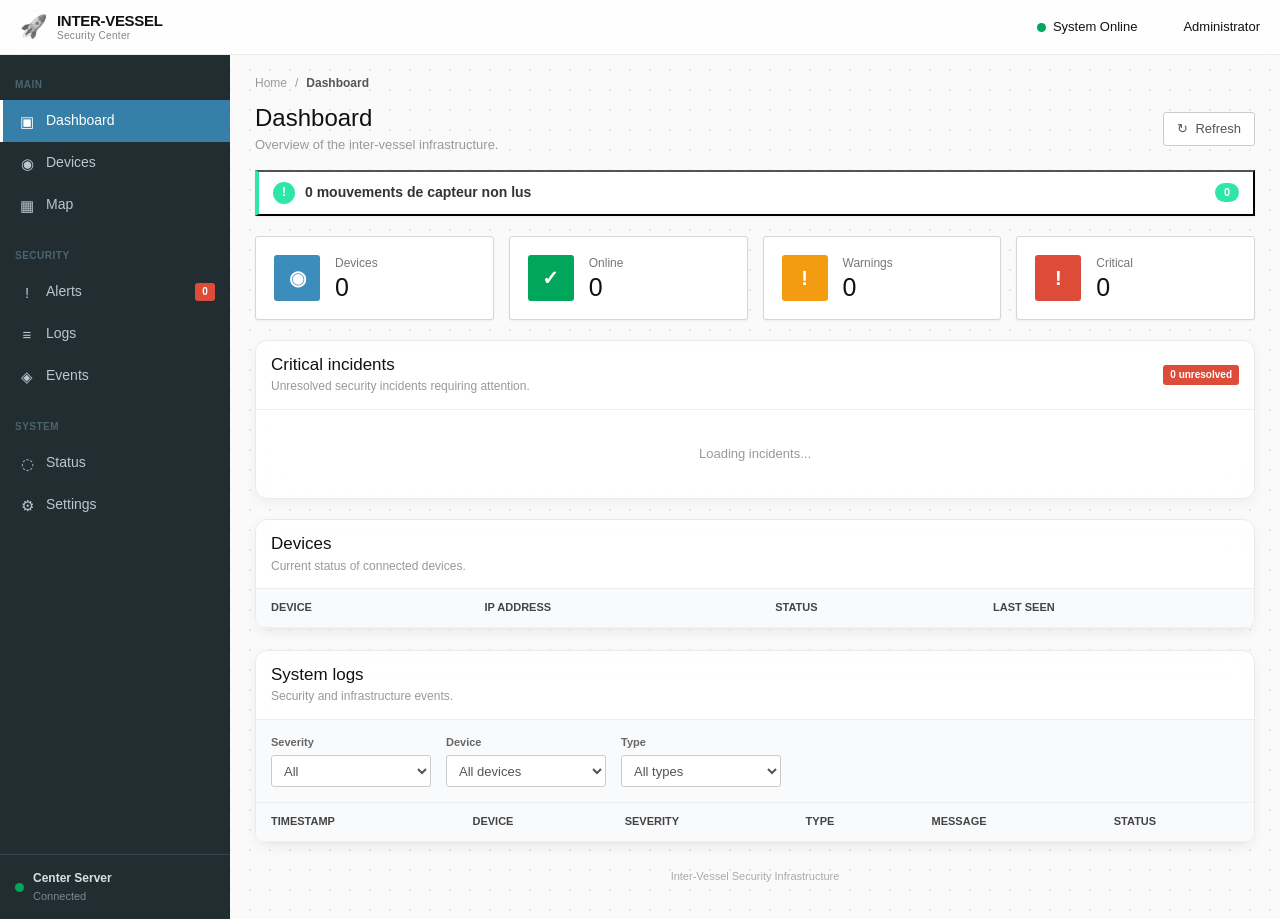
==== commit 2fe7bf55: "change web for fake detec" ====
--- a/web/index.html
+++ b/web/index.html
@@ -350,6 +350,27 @@
             </button>
 
         </div>
+
+        <button
+            id="sensor-notifications"
+            class="sensor-notifications"
+            type="button"
+            hidden
+            aria-live="polite"
+        >
+
+            <span class="sensor-notification-icon">!</span>
+
+            <strong>0 mouvements de capteur non lus</strong>
+
+            <span
+                id="sensor-notification-count"
+                class="sensor-notification-count"
+            >
+                0
+            </span>
+
+        </button>
 
 
         <!-- ================================================= -->
@@ -790,6 +811,21 @@
 
             </div>
 
+            <div class="sensor-events-panel">
+
+                <div class="sensor-events-header">
+
+                    <div>
+                        <h3>Journal des déclenchements</h3>
+                        <p>Événements simulés des capteurs en attente du matériel.</p>
+                    </div>
+
+                </div>
+
+                <div id="sensor-events-container" class="sensor-events-container"></div>
+
+            </div>
+
         </section>
 
 
--- a/web/styles.css
+++ b/web/styles.css
@@ -503,6 +503,105 @@
 }
 
 
+.sensor-notifications {
+
+    display: flex;
+    align-items: center;
+    gap: 10px;
+    min-height: 44px;
+    margin: -4px 0 20px;
+    padding: 10px 14px;
+    border-left: 4px solid var(--map-ok);
+    background: #ffffff;
+    box-shadow: var(--shadow);
+    color: var(--text);
+    font: inherit;
+    text-align: left;
+    width: 100%;
+    cursor: pointer;
+    transition: box-shadow 0.15s ease, transform 0.15s ease;
+
+}
+
+
+.sensor-notifications:hover,
+.sensor-notifications:focus-visible {
+
+    box-shadow: 0 2px 8px rgba(0, 0, 0, 0.14);
+    transform: translateY(-1px);
+
+}
+
+
+.sensor-notifications:focus-visible {
+
+    outline: 2px solid var(--primary);
+    outline-offset: 2px;
+
+}
+
+
+.sensor-notification-icon {
+
+    display: inline-flex;
+    align-items: center;
+    justify-content: center;
+    width: 22px;
+    height: 22px;
+    border-radius: 50%;
+    background: var(--map-ok);
+    color: #ffffff;
+    font-size: 12px;
+    font-weight: 700;
+
+}
+
+
+.sensor-notification-count {
+
+    min-width: 24px;
+    margin-left: auto;
+    padding: 2px 6px;
+    border-radius: 10px;
+    background: var(--map-ok);
+    color: #ffffff;
+    font-size: 11px;
+    font-weight: 700;
+    text-align: center;
+
+}
+
+
+.sensor-notification-warn {
+
+    border-left-color: var(--map-warn);
+
+}
+
+
+.sensor-notification-warn .sensor-notification-icon,
+.sensor-notification-warn .sensor-notification-count {
+
+    background: var(--map-warn);
+
+}
+
+
+.sensor-notification-alert {
+
+    border-left-color: var(--map-critical);
+
+}
+
+
+.sensor-notification-alert .sensor-notification-icon,
+.sensor-notification-alert .sensor-notification-count {
+
+    background: var(--map-critical);
+
+}
+
+
 .refresh-button {
 
     display: flex;
@@ -1661,6 +1760,143 @@
 }
 
 
+.map-pill-triggered {
+
+    animation: sensor-trigger 0.6s ease-in-out 3;
+
+}
+
+
+@keyframes sensor-trigger {
+
+    50% {
+        opacity: 0.35;
+        filter: brightness(1.8) drop-shadow(0 0 12px currentColor);
+    }
+
+}
+
+
+.sensor-events-panel {
+
+    border-top: 1px solid var(--map-panel-border);
+    background: #080d16;
+    color: var(--map-label);
+
+}
+
+
+.sensor-events-header {
+
+    padding: 16px 20px 10px;
+
+}
+
+
+.sensor-events-header h3 {
+
+    margin: 0;
+    font-size: 15px;
+
+}
+
+
+.sensor-events-header p {
+
+    margin: 3px 0 0;
+    color: #91a5b5;
+    font-size: 12px;
+
+}
+
+
+.sensor-events-container {
+
+    display: grid;
+    gap: 1px;
+    max-height: 260px;
+    overflow-y: auto;
+    padding: 0 20px 16px;
+
+}
+
+
+.sensor-event {
+
+    display: grid;
+    grid-template-columns: 155px 60px 1fr;
+    align-items: center;
+    gap: 12px;
+    min-height: 38px;
+    padding: 7px 10px;
+    border-left: 3px solid var(--map-ok);
+    background: rgba(255, 255, 255, 0.04);
+    font-size: 12px;
+
+}
+
+
+.sensor-event time {
+
+    color: #91a5b5;
+    font-variant-numeric: tabular-nums;
+
+}
+
+
+.sensor-event strong {
+
+    font-size: 11px;
+    letter-spacing: 0.4px;
+
+}
+
+
+.sensor-event-warn {
+
+    border-left-color: var(--map-warn);
+
+}
+
+
+.sensor-event-warn strong {
+
+    color: var(--map-warn);
+
+}
+
+
+.sensor-event-alert {
+
+    border-left-color: var(--map-critical);
+
+}
+
+
+.sensor-event-alert strong {
+
+    color: var(--map-critical);
+
+}
+
+
+.sensor-event-info strong {
+
+    color: var(--map-ok);
+
+}
+
+
+.sensor-events-empty {
+
+    margin: 0;
+    padding: 12px 10px;
+    color: #91a5b5;
+    font-size: 12px;
+
+}
+
+
 @media (max-width: 650px) {
 
     .map-toolbar {
@@ -1668,6 +1904,15 @@
         flex-direction: column;
         align-items: flex-start;
 
+    }
+
+    .sensor-event {
+        grid-template-columns: 1fr auto;
+        gap: 4px 10px;
+    }
+
+    .sensor-event span {
+        grid-column: 1 / -1;
     }
 
 }
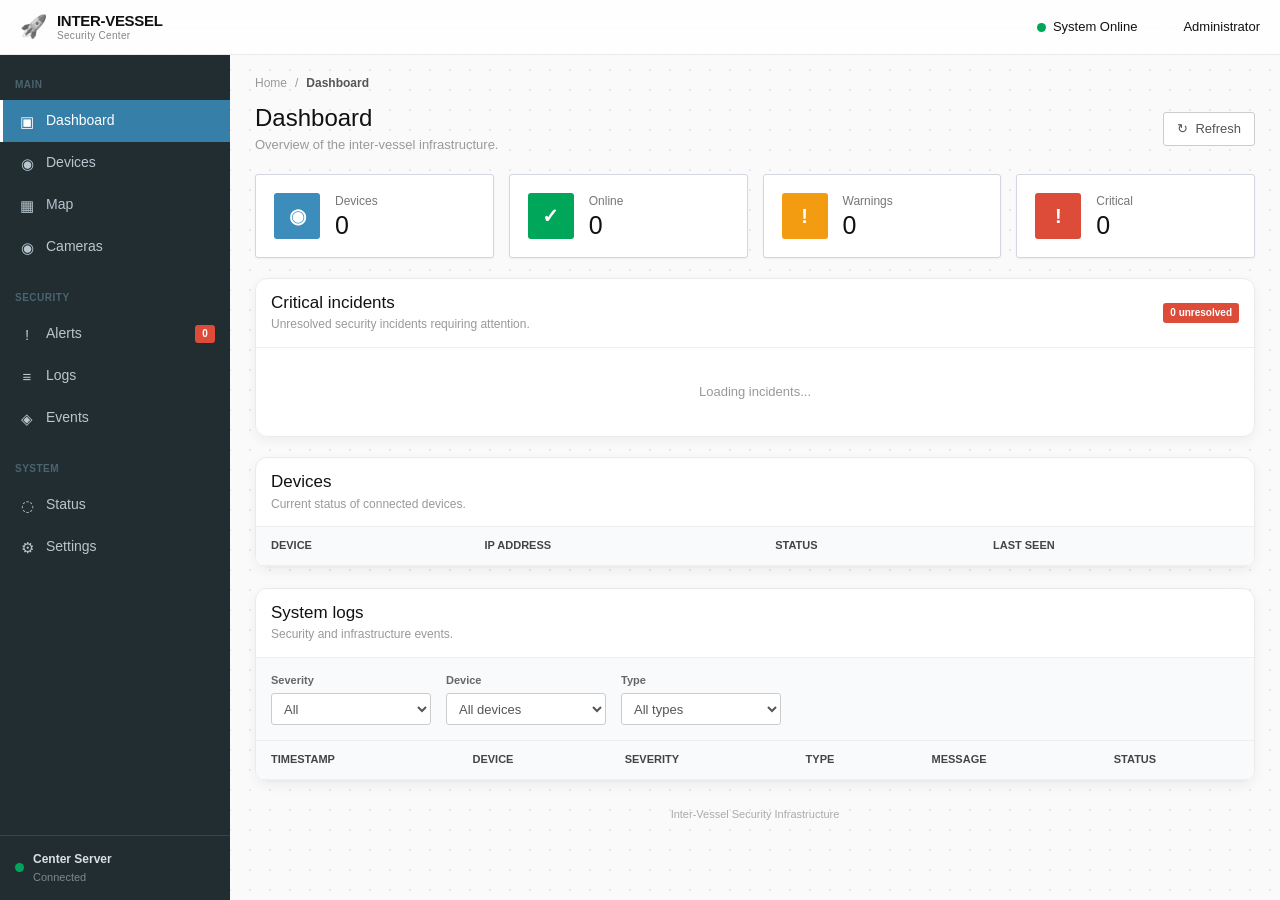
==== commit 60df17d6: "add cypher" ====
--- a/web/index.html
+++ b/web/index.html
@@ -149,6 +149,22 @@
 
             </a>
 
+
+            <a
+                href="#cameras"
+                class="nav-item"
+            >
+
+                <span class="nav-icon">
+                    ◉
+                </span>
+
+                <span class="nav-label">
+                    Cameras
+                </span>
+
+            </a>
+
         </div>
 
 
@@ -350,27 +366,6 @@
             </button>
 
         </div>
-
-        <button
-            id="sensor-notifications"
-            class="sensor-notifications"
-            type="button"
-            hidden
-            aria-live="polite"
-        >
-
-            <span class="sensor-notification-icon">!</span>
-
-            <strong>0 mouvements de capteur non lus</strong>
-
-            <span
-                id="sensor-notification-count"
-                class="sensor-notification-count"
-            >
-                0
-            </span>
-
-        </button>
 
 
         <!-- ================================================= -->
@@ -811,18 +806,44 @@
 
             </div>
 
-            <div class="sensor-events-panel">
-
-                <div class="sensor-events-header">
-
-                    <div>
-                        <h3>Journal des déclenchements</h3>
-                        <p>Événements simulés des capteurs en attente du matériel.</p>
-                    </div>
-
-                </div>
-
-                <div id="sensor-events-container" class="sensor-events-container"></div>
+        </section>
+
+
+        <!-- ================================================= -->
+        <!-- CAMERAS                                            -->
+        <!-- ================================================= -->
+
+        <section
+            id="cameras-page"
+            class="panel"
+            hidden
+        >
+
+            <div class="panel-header">
+
+                <div>
+
+                    <h2>
+                        Cameras
+                    </h2>
+
+                    <p>
+                        Live security camera feed, vessel Aldebaran.
+                    </p>
+
+                </div>
+
+            </div>
+
+
+            <div class="cameras-frame-wrapper">
+
+                <iframe
+                    id="cameras-frame"
+                    class="cameras-frame"
+                    data-src="./cameras.html"
+                    title="Vessel security cameras"
+                ></iframe>
 
             </div>
 
--- a/web/styles.css
+++ b/web/styles.css
@@ -503,105 +503,6 @@
 }
 
 
-.sensor-notifications {
-
-    display: flex;
-    align-items: center;
-    gap: 10px;
-    min-height: 44px;
-    margin: -4px 0 20px;
-    padding: 10px 14px;
-    border-left: 4px solid var(--map-ok);
-    background: #ffffff;
-    box-shadow: var(--shadow);
-    color: var(--text);
-    font: inherit;
-    text-align: left;
-    width: 100%;
-    cursor: pointer;
-    transition: box-shadow 0.15s ease, transform 0.15s ease;
-
-}
-
-
-.sensor-notifications:hover,
-.sensor-notifications:focus-visible {
-
-    box-shadow: 0 2px 8px rgba(0, 0, 0, 0.14);
-    transform: translateY(-1px);
-
-}
-
-
-.sensor-notifications:focus-visible {
-
-    outline: 2px solid var(--primary);
-    outline-offset: 2px;
-
-}
-
-
-.sensor-notification-icon {
-
-    display: inline-flex;
-    align-items: center;
-    justify-content: center;
-    width: 22px;
-    height: 22px;
-    border-radius: 50%;
-    background: var(--map-ok);
-    color: #ffffff;
-    font-size: 12px;
-    font-weight: 700;
-
-}
-
-
-.sensor-notification-count {
-
-    min-width: 24px;
-    margin-left: auto;
-    padding: 2px 6px;
-    border-radius: 10px;
-    background: var(--map-ok);
-    color: #ffffff;
-    font-size: 11px;
-    font-weight: 700;
-    text-align: center;
-
-}
-
-
-.sensor-notification-warn {
-
-    border-left-color: var(--map-warn);
-
-}
-
-
-.sensor-notification-warn .sensor-notification-icon,
-.sensor-notification-warn .sensor-notification-count {
-
-    background: var(--map-warn);
-
-}
-
-
-.sensor-notification-alert {
-
-    border-left-color: var(--map-critical);
-
-}
-
-
-.sensor-notification-alert .sensor-notification-icon,
-.sensor-notification-alert .sensor-notification-count {
-
-    background: var(--map-critical);
-
-}
-
-
 .refresh-button {
 
     display: flex;
@@ -1760,143 +1661,6 @@
 }
 
 
-.map-pill-triggered {
-
-    animation: sensor-trigger 0.6s ease-in-out 3;
-
-}
-
-
-@keyframes sensor-trigger {
-
-    50% {
-        opacity: 0.35;
-        filter: brightness(1.8) drop-shadow(0 0 12px currentColor);
-    }
-
-}
-
-
-.sensor-events-panel {
-
-    border-top: 1px solid var(--map-panel-border);
-    background: #080d16;
-    color: var(--map-label);
-
-}
-
-
-.sensor-events-header {
-
-    padding: 16px 20px 10px;
-
-}
-
-
-.sensor-events-header h3 {
-
-    margin: 0;
-    font-size: 15px;
-
-}
-
-
-.sensor-events-header p {
-
-    margin: 3px 0 0;
-    color: #91a5b5;
-    font-size: 12px;
-
-}
-
-
-.sensor-events-container {
-
-    display: grid;
-    gap: 1px;
-    max-height: 260px;
-    overflow-y: auto;
-    padding: 0 20px 16px;
-
-}
-
-
-.sensor-event {
-
-    display: grid;
-    grid-template-columns: 155px 60px 1fr;
-    align-items: center;
-    gap: 12px;
-    min-height: 38px;
-    padding: 7px 10px;
-    border-left: 3px solid var(--map-ok);
-    background: rgba(255, 255, 255, 0.04);
-    font-size: 12px;
-
-}
-
-
-.sensor-event time {
-
-    color: #91a5b5;
-    font-variant-numeric: tabular-nums;
-
-}
-
-
-.sensor-event strong {
-
-    font-size: 11px;
-    letter-spacing: 0.4px;
-
-}
-
-
-.sensor-event-warn {
-
-    border-left-color: var(--map-warn);
-
-}
-
-
-.sensor-event-warn strong {
-
-    color: var(--map-warn);
-
-}
-
-
-.sensor-event-alert {
-
-    border-left-color: var(--map-critical);
-
-}
-
-
-.sensor-event-alert strong {
-
-    color: var(--map-critical);
-
-}
-
-
-.sensor-event-info strong {
-
-    color: var(--map-ok);
-
-}
-
-
-.sensor-events-empty {
-
-    margin: 0;
-    padding: 12px 10px;
-    color: #91a5b5;
-    font-size: 12px;
-
-}
-
-
 @media (max-width: 650px) {
 
     .map-toolbar {
@@ -1906,13 +1670,37 @@
 
     }
 
-    .sensor-event {
-        grid-template-columns: 1fr auto;
-        gap: 4px 10px;
-    }
-
-    .sensor-event span {
-        grid-column: 1 / -1;
+}
+
+
+/* ========================================================= */
+/* CAMERAS                                                      */
+/* ========================================================= */
+
+.cameras-frame-wrapper {
+
+    height: 640px;
+
+}
+
+
+.cameras-frame {
+
+    width: 100%;
+    height: 100%;
+    border: 0;
+    display: block;
+    background: #000000;
+
+}
+
+
+@media (max-width: 650px) {
+
+    .cameras-frame-wrapper {
+
+        height: 70vh;
+
     }
 
 }
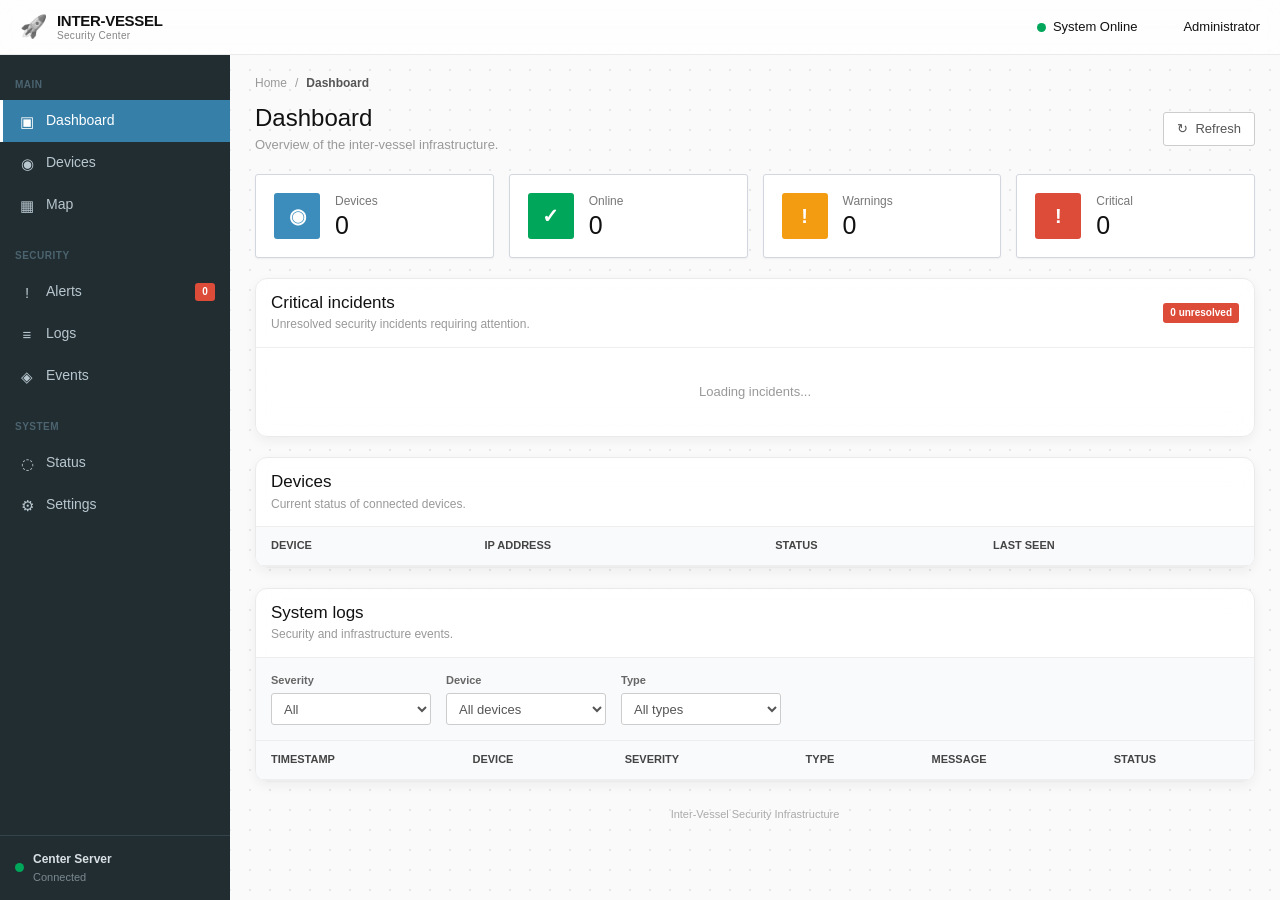
==== commit 29cbfbe1: "chore: bump cache to v8" ====
--- a/web/index.html
+++ b/web/index.html
@@ -149,22 +149,6 @@
 
             </a>
 
-
-            <a
-                href="#cameras"
-                class="nav-item"
-            >
-
-                <span class="nav-icon">
-                    ◉
-                </span>
-
-                <span class="nav-label">
-                    Cameras
-                </span>
-
-            </a>
-
         </div>
 
 
@@ -366,6 +350,27 @@
             </button>
 
         </div>
+
+        <button
+            id="sensor-notifications"
+            class="sensor-notifications"
+            type="button"
+            hidden
+            aria-live="polite"
+        >
+
+            <span class="sensor-notification-icon">!</span>
+
+            <strong>0 mouvements de capteur non lus</strong>
+
+            <span
+                id="sensor-notification-count"
+                class="sensor-notification-count"
+            >
+                0
+            </span>
+
+        </button>
 
 
         <!-- ================================================= -->
@@ -806,44 +811,18 @@
 
             </div>
 
-        </section>
-
-
-        <!-- ================================================= -->
-        <!-- CAMERAS                                            -->
-        <!-- ================================================= -->
-
-        <section
-            id="cameras-page"
-            class="panel"
-            hidden
-        >
-
-            <div class="panel-header">
-
-                <div>
-
-                    <h2>
-                        Cameras
-                    </h2>
-
-                    <p>
-                        Live security camera feed, vessel Aldebaran.
-                    </p>
-
-                </div>
-
-            </div>
-
-
-            <div class="cameras-frame-wrapper">
-
-                <iframe
-                    id="cameras-frame"
-                    class="cameras-frame"
-                    data-src="./cameras.html"
-                    title="Vessel security cameras"
-                ></iframe>
+            <div class="sensor-events-panel">
+
+                <div class="sensor-events-header">
+
+                    <div>
+                        <h3>Journal des déclenchements</h3>
+                        <p>Événements simulés des capteurs en attente du matériel.</p>
+                    </div>
+
+                </div>
+
+                <div id="sensor-events-container" class="sensor-events-container"></div>
 
             </div>
 
@@ -1054,7 +1033,7 @@
 <!-- JAVASCRIPT                                                 -->
 <!-- ========================================================= -->
 
-<script src="/app.js?v=6"></script>
+<script src="/app.js?v=8"></script>
 
 
 <div id="toast-container" style="position:fixed; bottom:20px; right:20px; display:flex; flex-direction:column; gap:10px; z-index:9999;"></div>
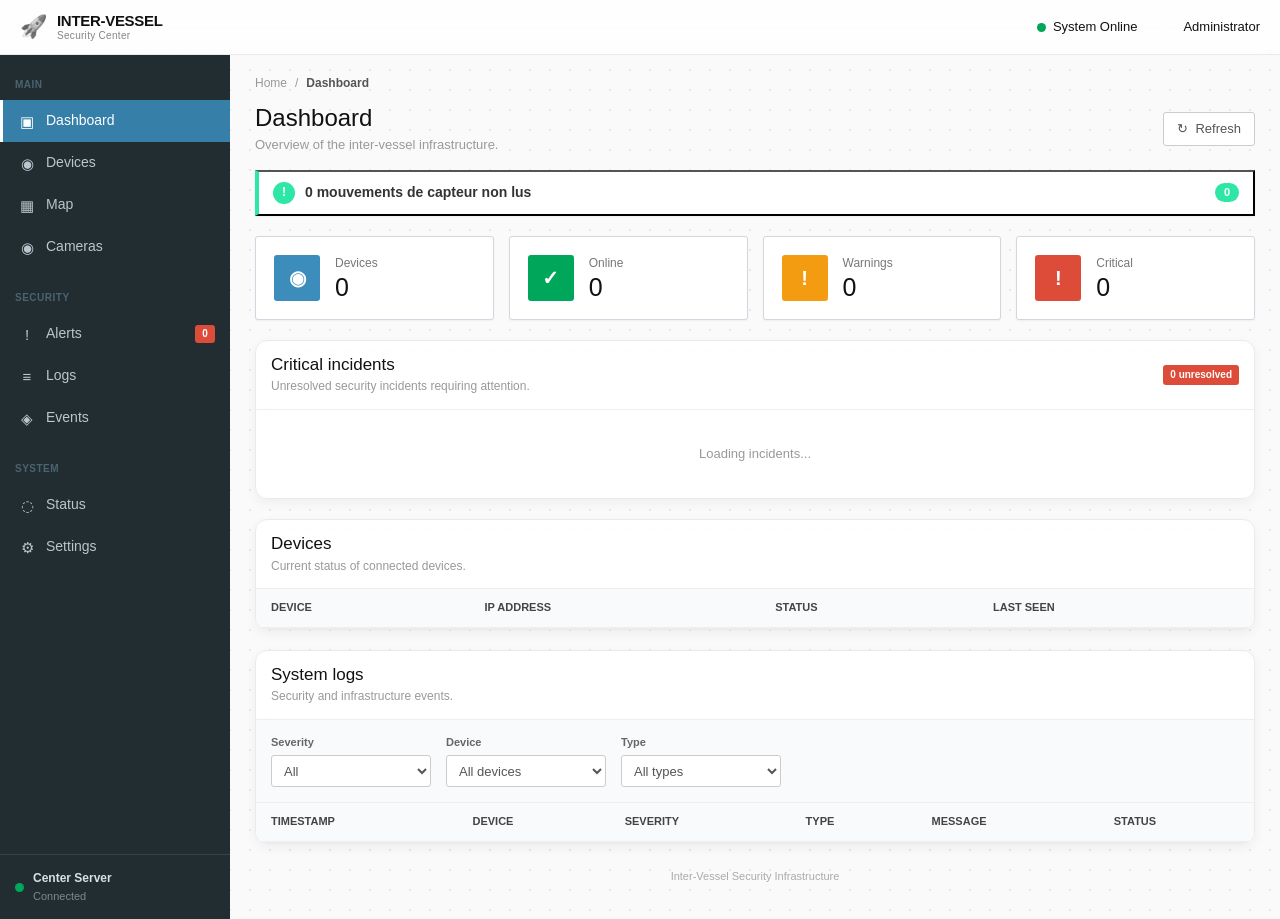
==== commit cc83c10b: "add cypher" ====
--- a/web/index.html
+++ b/web/index.html
@@ -145,6 +145,22 @@
 
                 <span class="nav-label">
                     Map
+                </span>
+
+            </a>
+
+
+            <a
+                href="#cameras"
+                class="nav-item"
+            >
+
+                <span class="nav-icon">
+                    ◉
+                </span>
+
+                <span class="nav-label">
+                    Cameras
                 </span>
 
             </a>
@@ -830,6 +846,47 @@
 
 
         <!-- ================================================= -->
+        <!-- CAMERAS                                            -->
+        <!-- ================================================= -->
+
+        <section
+            id="cameras-page"
+            class="panel"
+            hidden
+        >
+
+            <div class="panel-header">
+
+                <div>
+
+                    <h2>
+                        Cameras
+                    </h2>
+
+                    <p>
+                        Live security camera feed, vessel Aldebaran.
+                    </p>
+
+                </div>
+
+            </div>
+
+
+            <div class="cameras-frame-wrapper">
+
+                <iframe
+                    id="cameras-frame"
+                    class="cameras-frame"
+                    data-src="./cameras.html"
+                    title="Vessel security cameras"
+                ></iframe>
+
+            </div>
+
+        </section>
+
+
+        <!-- ================================================= -->
         <!-- LOGS                                               -->
         <!-- ================================================= -->
 
@@ -1033,7 +1090,7 @@
 <!-- JAVASCRIPT                                                 -->
 <!-- ========================================================= -->
 
-<script src="/app.js?v=8"></script>
+<script src="/app.js?v=7"></script>
 
 
 <div id="toast-container" style="position:fixed; bottom:20px; right:20px; display:flex; flex-direction:column; gap:10px; z-index:9999;"></div>
--- a/web/styles.css
+++ b/web/styles.css
@@ -503,6 +503,105 @@
 }
 
 
+.sensor-notifications {
+
+    display: flex;
+    align-items: center;
+    gap: 10px;
+    min-height: 44px;
+    margin: -4px 0 20px;
+    padding: 10px 14px;
+    border-left: 4px solid var(--map-ok);
+    background: #ffffff;
+    box-shadow: var(--shadow);
+    color: var(--text);
+    font: inherit;
+    text-align: left;
+    width: 100%;
+    cursor: pointer;
+    transition: box-shadow 0.15s ease, transform 0.15s ease;
+
+}
+
+
+.sensor-notifications:hover,
+.sensor-notifications:focus-visible {
+
+    box-shadow: 0 2px 8px rgba(0, 0, 0, 0.14);
+    transform: translateY(-1px);
+
+}
+
+
+.sensor-notifications:focus-visible {
+
+    outline: 2px solid var(--primary);
+    outline-offset: 2px;
+
+}
+
+
+.sensor-notification-icon {
+
+    display: inline-flex;
+    align-items: center;
+    justify-content: center;
+    width: 22px;
+    height: 22px;
+    border-radius: 50%;
+    background: var(--map-ok);
+    color: #ffffff;
+    font-size: 12px;
+    font-weight: 700;
+
+}
+
+
+.sensor-notification-count {
+
+    min-width: 24px;
+    margin-left: auto;
+    padding: 2px 6px;
+    border-radius: 10px;
+    background: var(--map-ok);
+    color: #ffffff;
+    font-size: 11px;
+    font-weight: 700;
+    text-align: center;
+
+}
+
+
+.sensor-notification-warn {
+
+    border-left-color: var(--map-warn);
+
+}
+
+
+.sensor-notification-warn .sensor-notification-icon,
+.sensor-notification-warn .sensor-notification-count {
+
+    background: var(--map-warn);
+
+}
+
+
+.sensor-notification-alert {
+
+    border-left-color: var(--map-critical);
+
+}
+
+
+.sensor-notification-alert .sensor-notification-icon,
+.sensor-notification-alert .sensor-notification-count {
+
+    background: var(--map-critical);
+
+}
+
+
 .refresh-button {
 
     display: flex;
@@ -1661,6 +1760,143 @@
 }
 
 
+.map-pill-triggered {
+
+    animation: sensor-trigger 0.6s ease-in-out 3;
+
+}
+
+
+@keyframes sensor-trigger {
+
+    50% {
+        opacity: 0.35;
+        filter: brightness(1.8) drop-shadow(0 0 12px currentColor);
+    }
+
+}
+
+
+.sensor-events-panel {
+
+    border-top: 1px solid var(--map-panel-border);
+    background: #080d16;
+    color: var(--map-label);
+
+}
+
+
+.sensor-events-header {
+
+    padding: 16px 20px 10px;
+
+}
+
+
+.sensor-events-header h3 {
+
+    margin: 0;
+    font-size: 15px;
+
+}
+
+
+.sensor-events-header p {
+
+    margin: 3px 0 0;
+    color: #91a5b5;
+    font-size: 12px;
+
+}
+
+
+.sensor-events-container {
+
+    display: grid;
+    gap: 1px;
+    max-height: 260px;
+    overflow-y: auto;
+    padding: 0 20px 16px;
+
+}
+
+
+.sensor-event {
+
+    display: grid;
+    grid-template-columns: 155px 60px 1fr;
+    align-items: center;
+    gap: 12px;
+    min-height: 38px;
+    padding: 7px 10px;
+    border-left: 3px solid var(--map-ok);
+    background: rgba(255, 255, 255, 0.04);
+    font-size: 12px;
+
+}
+
+
+.sensor-event time {
+
+    color: #91a5b5;
+    font-variant-numeric: tabular-nums;
+
+}
+
+
+.sensor-event strong {
+
+    font-size: 11px;
+    letter-spacing: 0.4px;
+
+}
+
+
+.sensor-event-warn {
+
+    border-left-color: var(--map-warn);
+
+}
+
+
+.sensor-event-warn strong {
+
+    color: var(--map-warn);
+
+}
+
+
+.sensor-event-alert {
+
+    border-left-color: var(--map-critical);
+
+}
+
+
+.sensor-event-alert strong {
+
+    color: var(--map-critical);
+
+}
+
+
+.sensor-event-info strong {
+
+    color: var(--map-ok);
+
+}
+
+
+.sensor-events-empty {
+
+    margin: 0;
+    padding: 12px 10px;
+    color: #91a5b5;
+    font-size: 12px;
+
+}
+
+
 @media (max-width: 650px) {
 
     .map-toolbar {
@@ -1668,6 +1904,15 @@
         flex-direction: column;
         align-items: flex-start;
 
+    }
+
+    .sensor-event {
+        grid-template-columns: 1fr auto;
+        gap: 4px 10px;
+    }
+
+    .sensor-event span {
+        grid-column: 1 / -1;
     }
 
 }
